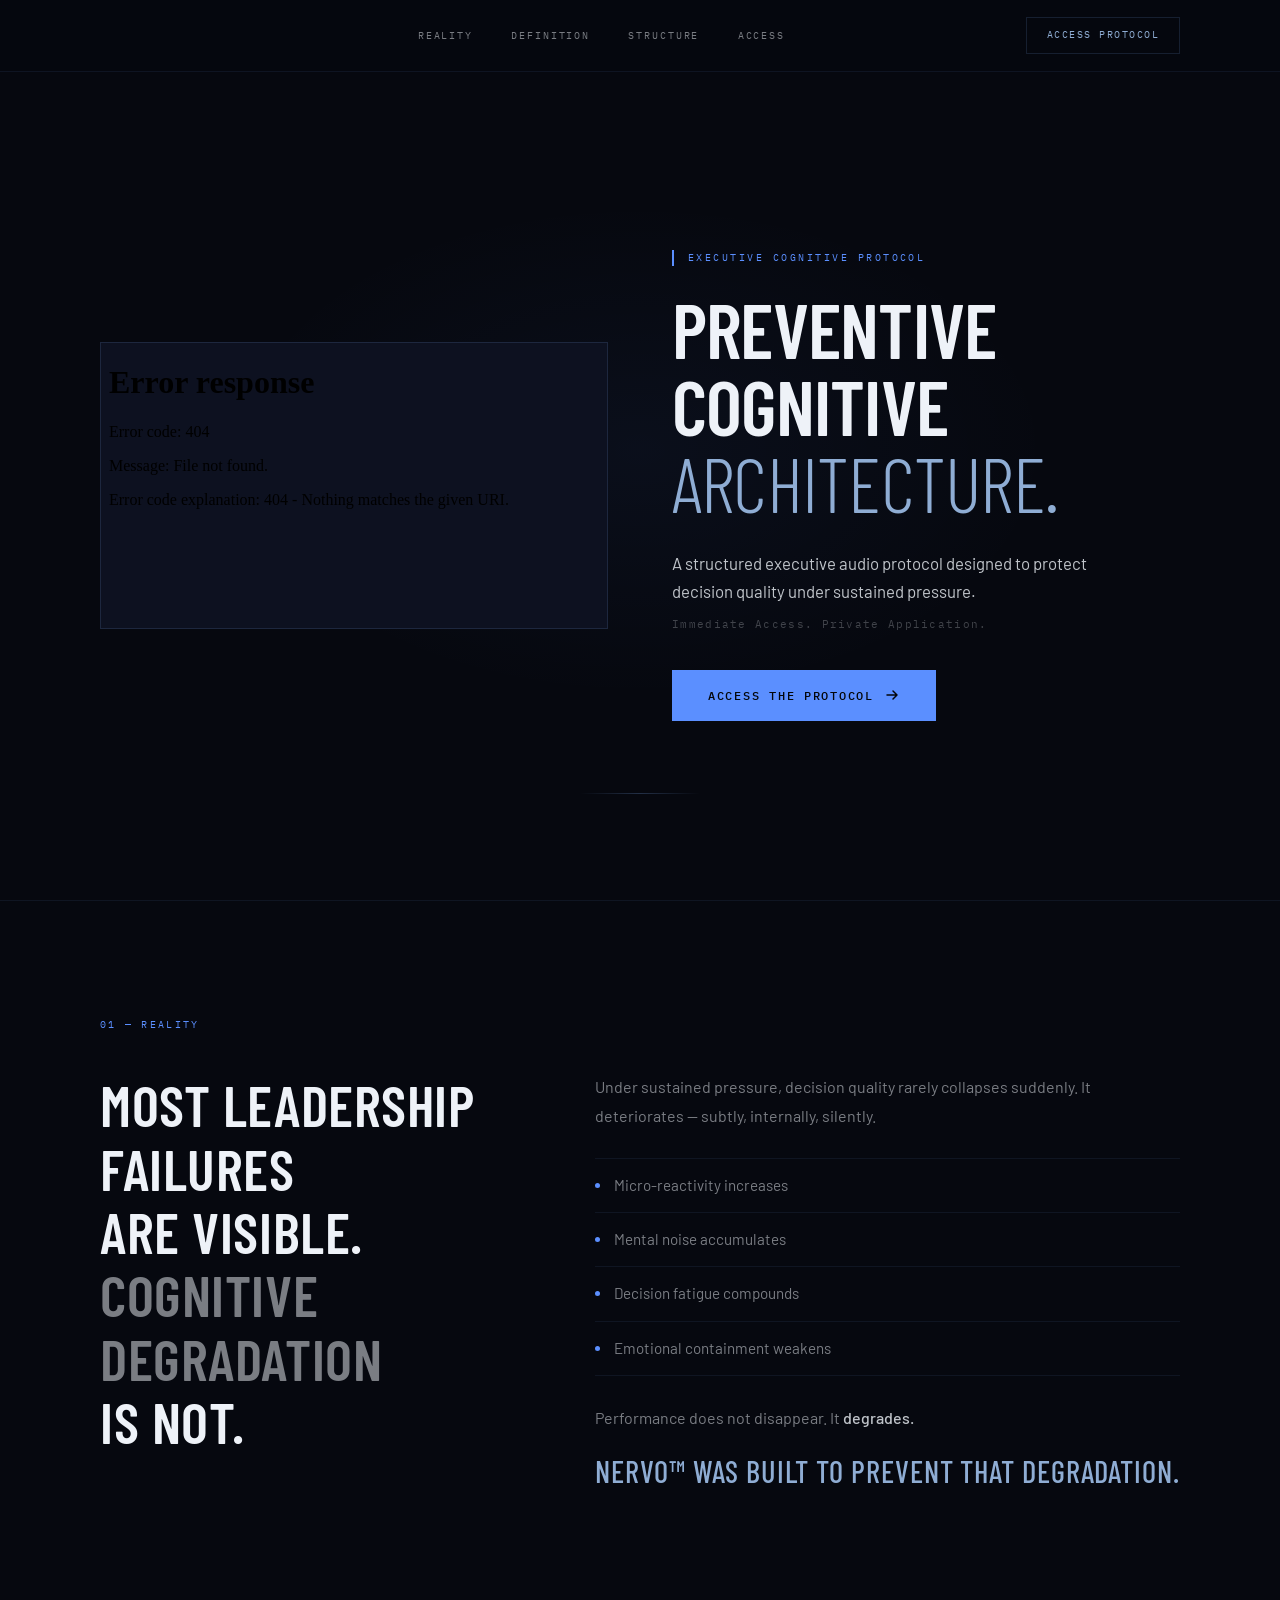
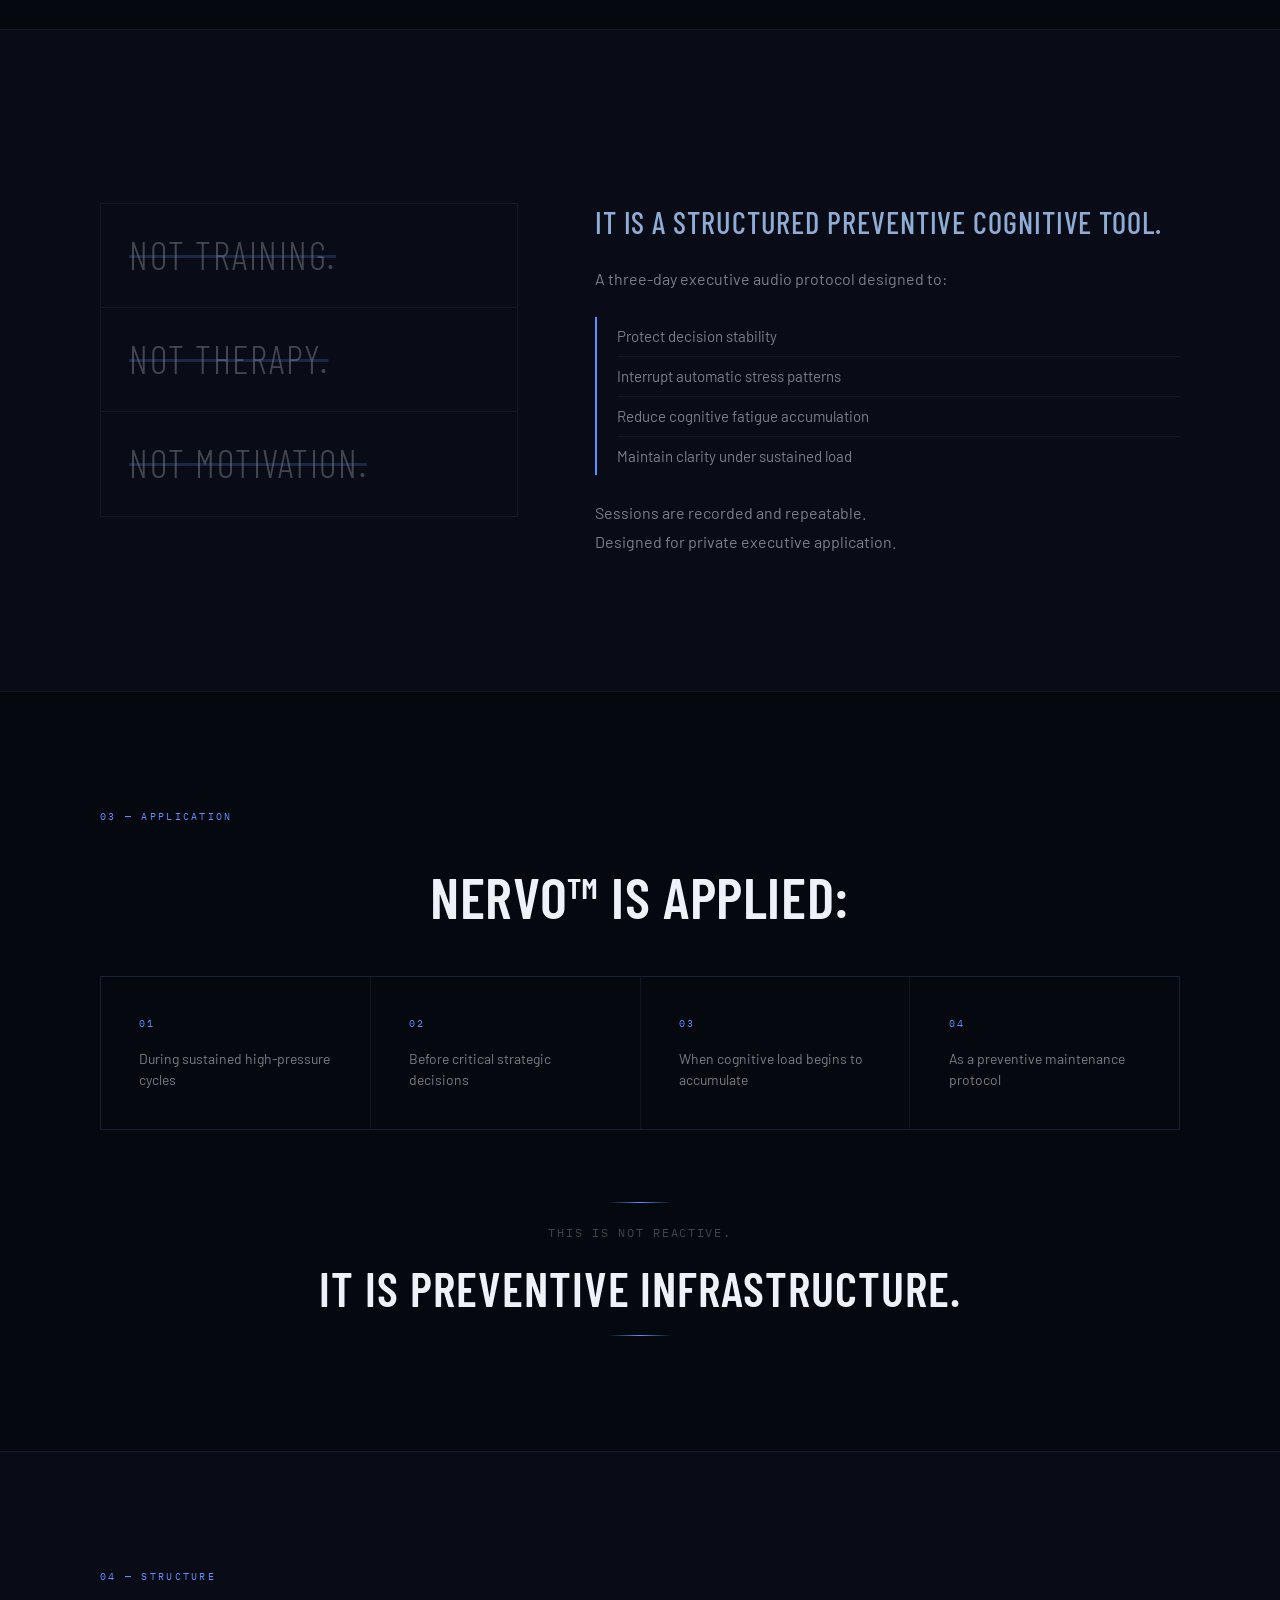
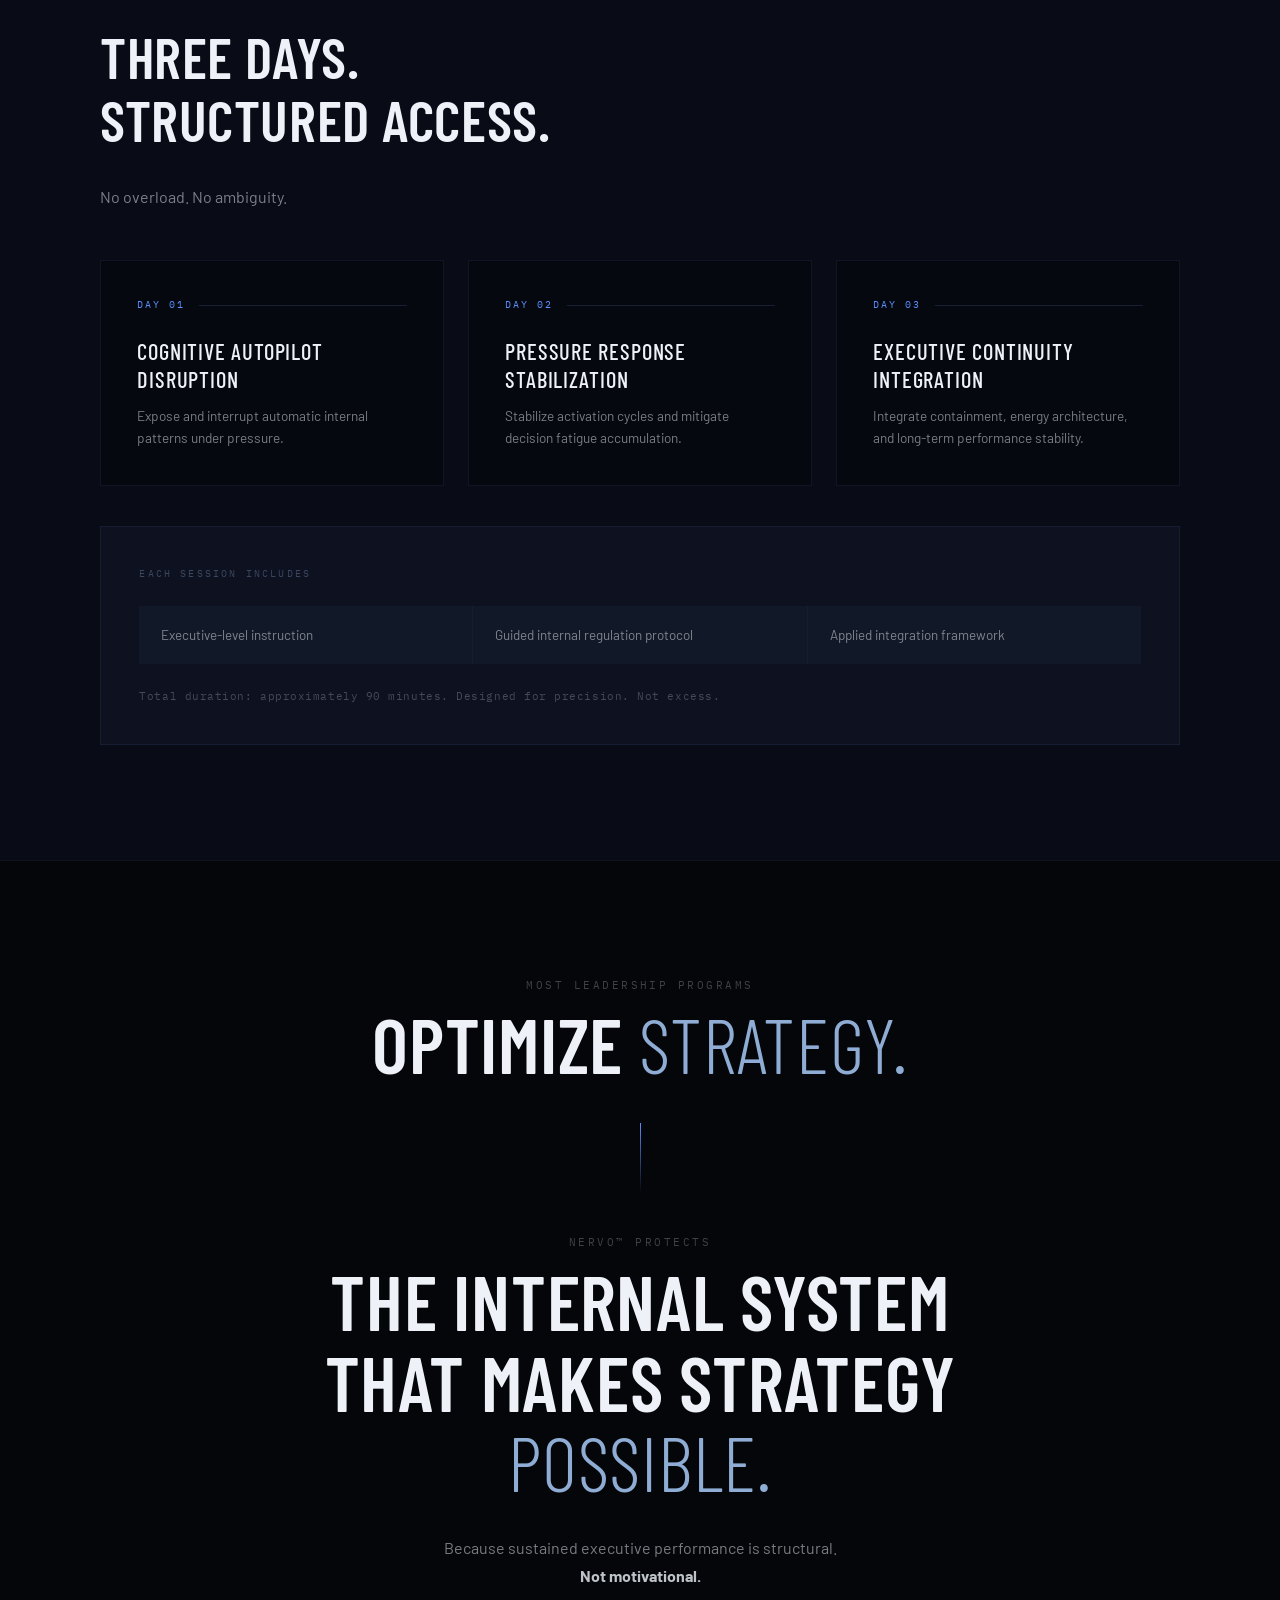
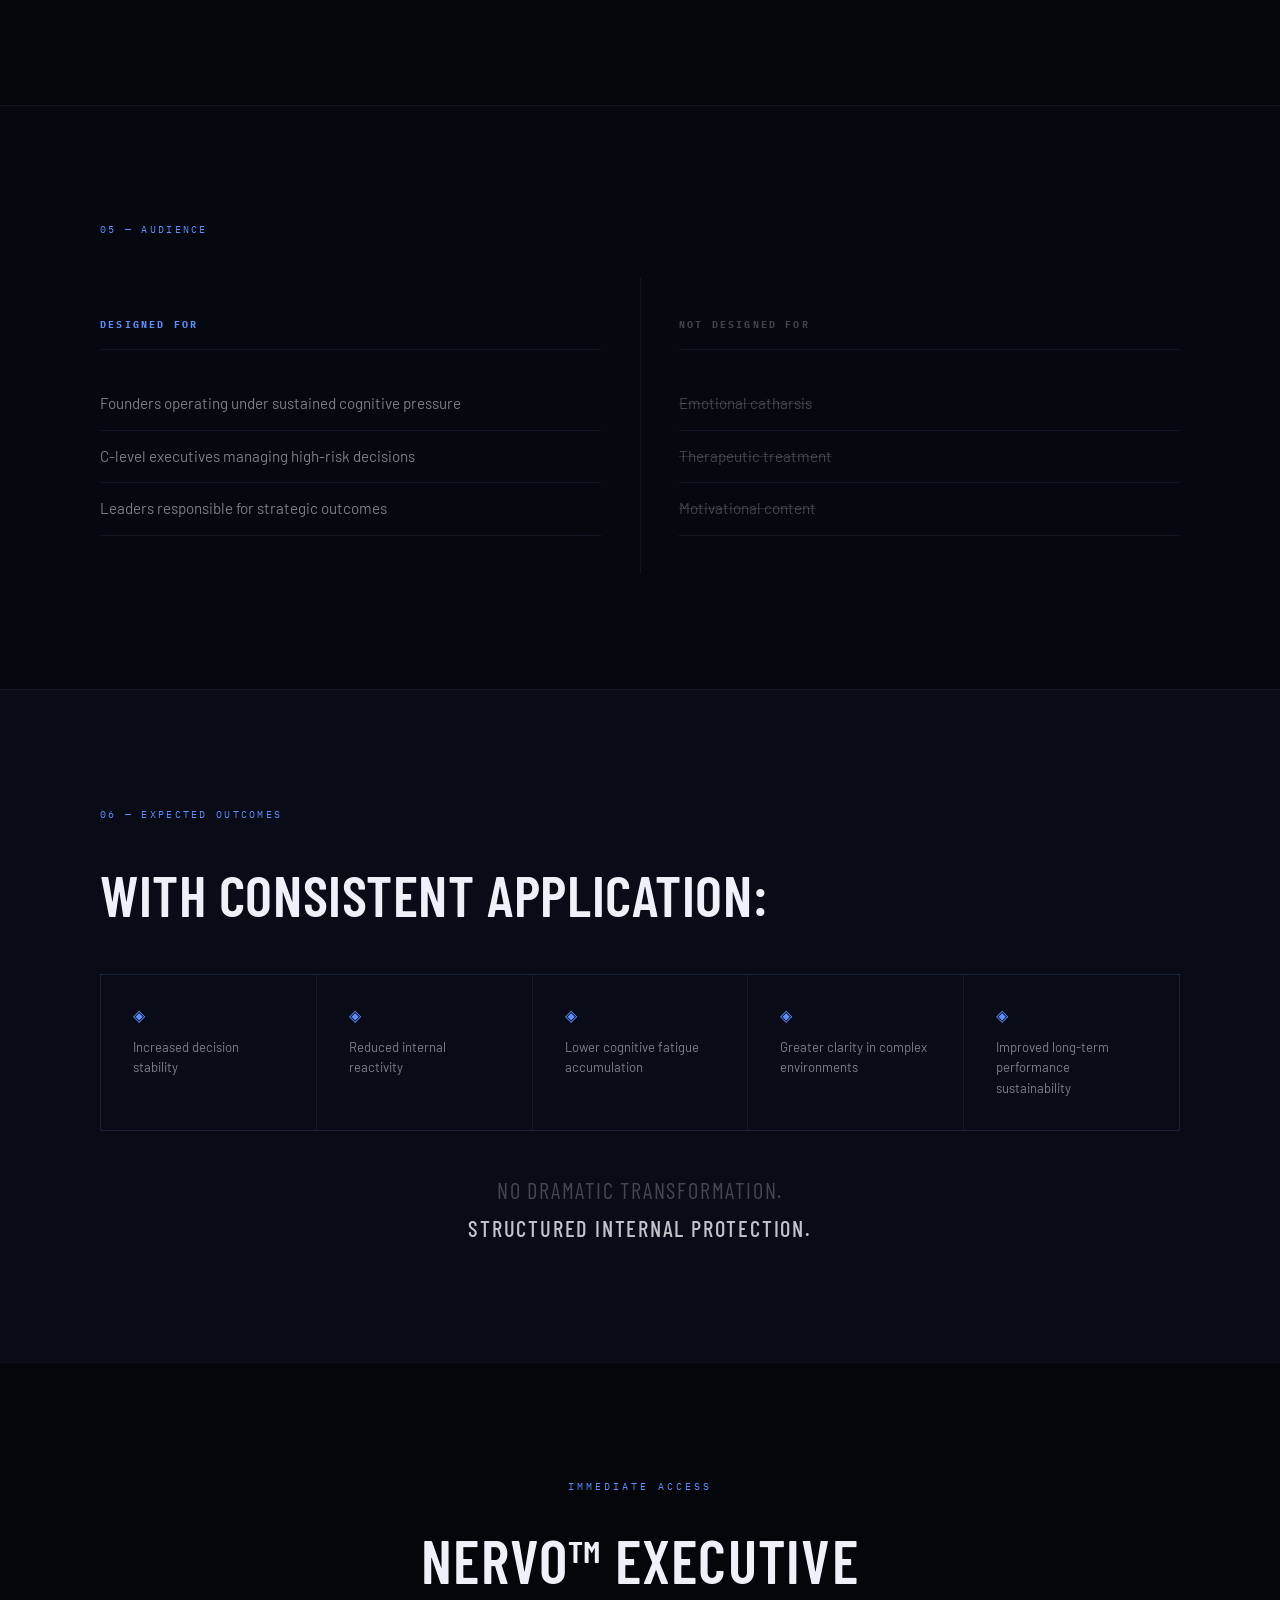
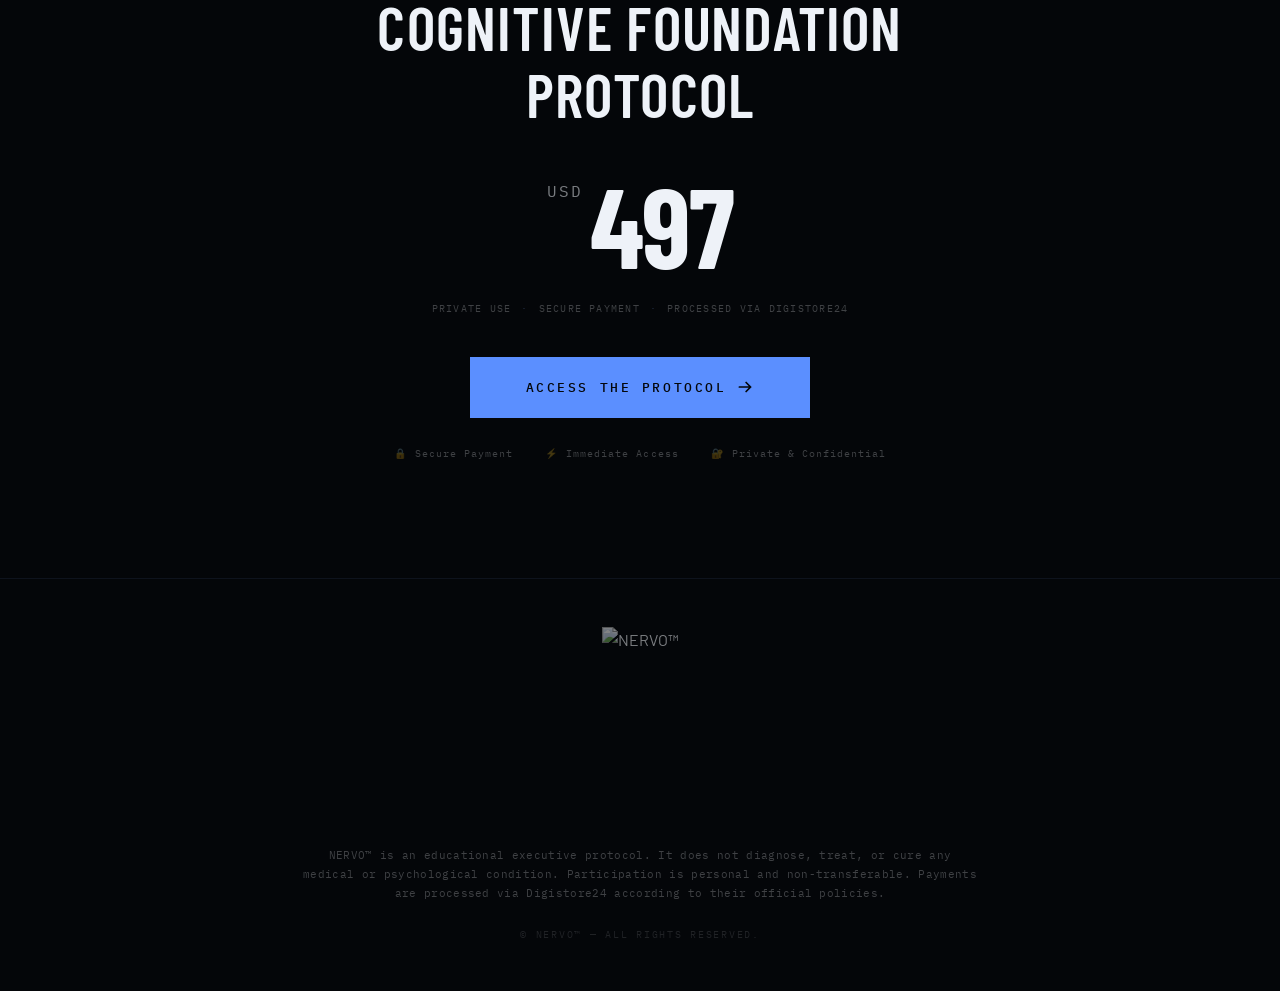
==== index.html @ 10af013b "Add files via upload" ====
<!DOCTYPE html>
<html lang="en">
<head>
  <meta charset="UTF-8" />
  <meta name="viewport" content="width=device-width, initial-scale=1.0" />
  <title>NERVO™ — Preventive Cognitive Architecture</title>
  <link rel="stylesheet" href="styles.css" />
  <link rel="preconnect" href="https://fonts.googleapis.com" />
  <link rel="preconnect" href="https://fonts.gstatic.com" crossorigin />
  <link href="https://fonts.googleapis.com/css2?family=Barlow:ital,wght@0,300;0,400;0,500;0,600;1,300;1,400&family=Barlow+Condensed:wght@300;400;500;600;700&family=IBM+Plex+Mono:wght@300;400;500&display=swap" rel="stylesheet" />
</head>
<body>

  <!-- HEADER -->
  <header class="site-header" id="site-header">
    <div class="header-inner">
      <a href="#hero" class="header-logo">
        <img src="scr/NERVO_favicon_512.png" alt="NERVO™" />
      </a>
      <nav class="header-nav">
        <a href="#reality">Reality</a>
        <a href="#definition">Definition</a>
        <a href="#structure">Structure</a>
        <a href="#access">Access</a>
      </nav>
      <a href="https://www.digistore24.com/product/YOUR_PRODUCT_ID" class="btn-outline-sm" target="_blank" rel="noopener noreferrer">
        Access Protocol
      </a>
    </div>
  </header>

  <!-- HERO -->
  <section class="hero" id="hero">
    <div class="hero-grid">

      <!-- LEFT: VIDEO -->
      <div class="hero-video-col fade-up">
        <div class="video-wrapper">
          <!-- Replace src with your actual video embed URL from YouTube/Vimeo -->
          <!-- Example YouTube: https://www.youtube.com/embed/YOUR_VIDEO_ID?autoplay=0&rel=0 -->
          <!-- Example Vimeo:   https://player.vimeo.com/video/YOUR_VIDEO_ID -->
      

          <iframe
          src="scr/video.mp3.mp4"
          title="NERVO™ Protocol"
          frameborder="10"
          allow="accelerometer; autoplay; clipboard-write; encrypted-media; gyroscope; picture-in-picture"
          allowfullscreen>
      </iframe>
          <!-- UNCOMMENT BELOW AND REPLACE WITH YOUR VIDEO URL:
          <iframe
            src="https://www.youtube.com/embed/YOUR_VIDEO_ID?rel=0"
            title="NERVO™ Protocol"
            frameborder="0"
            allow="accelerometer; autoplay; clipboard-write; encrypted-media; gyroscope; picture-in-picture"
            allowfullscreen>
          </iframe>
          -->
        </div>
      </div>

      <!-- RIGHT: COPY -->
      <div class="hero-copy-col">
        <div class="hero-eyebrow fade-up">EXECUTIVE COGNITIVE PROTOCOL</div>
        <h1 class="hero-title fade-up delay-1">
          Preventive<br />Cognitive<br /><span class="title-accent">Architecture.</span>
        </h1>
        <p class="hero-sub fade-up delay-2">
          A structured executive audio protocol designed to protect decision quality under sustained pressure.
        </p>
        <p class="hero-detail fade-up delay-3">Immediate Access. Private Application.</p>
        <a href="https://www.digistore24.com/product/YOUR_PRODUCT_ID" class="btn-primary fade-up delay-4" target="_blank" rel="noopener noreferrer">
          Access the Protocol
          <svg width="16" height="16" viewBox="0 0 16 16" fill="none"><path d="M3 8h10M9 4l4 4-4 4" stroke="currentColor" stroke-width="1.5" stroke-linecap="round" stroke-linejoin="round"/></svg>
        </a>
      </div>

    </div>
    <div class="hero-bottom-rule"></div>
  </section>

  <!-- SECTION 01 — REALITY -->
  <section class="section" id="reality">
    <div class="container">
      <div class="section-eyebrow fade-up">01 — Reality</div>
      <div class="two-col-layout">
        <div class="col-left">
          <h2 class="section-title fade-up">
            Most leadership failures<br />are visible.<br /><span class="title-dim">Cognitive degradation</span><br />is not.
          </h2>
        </div>
        <div class="col-right">
          <p class="body-text fade-up delay-1">
            Under sustained pressure, decision quality rarely collapses suddenly. It deteriorates — subtly, internally, silently.
          </p>
          <ul class="signal-list fade-up delay-2">
            <li><span class="dot"></span>Micro-reactivity increases</li>
            <li><span class="dot"></span>Mental noise accumulates</li>
            <li><span class="dot"></span>Decision fatigue compounds</li>
            <li><span class="dot"></span>Emotional containment weakens</li>
          </ul>
          <p class="body-text fade-up delay-3">Performance does not disappear. It <strong>degrades.</strong></p>
          <p class="statement-text fade-up delay-4">NERVO™ was built to prevent that degradation.</p>
        </div>
      </div>
    </div>
  </section>

  <!-- SECTION 02 — DEFINITION -->
  <section class="section section-alt" id="definition">
    <div class="container">
      <div class="section-eyebrow fade-up">02 — Definition</div>
      <div class="two-col-layout">
        <div class="col-left">
          <div class="not-block fade-up">
            <div class="not-row">Not training.</div>
            <div class="not-row">Not therapy.</div>
            <div class="not-row">Not motivation.</div>
          </div>
        </div>
        <div class="col-right">
          <p class="statement-text fade-up">It is a structured preventive cognitive tool.</p>
          <p class="body-text fade-up delay-1">A three-day executive audio protocol designed to:</p>
          <ul class="feature-list fade-up delay-2">
            <li>Protect decision stability</li>
            <li>Interrupt automatic stress patterns</li>
            <li>Reduce cognitive fatigue accumulation</li>
            <li>Maintain clarity under sustained load</li>
          </ul>
          <p class="body-text fade-up delay-3">Sessions are recorded and repeatable.<br />Designed for private executive application.</p>
        </div>
      </div>
    </div>
  </section>

  <!-- SECTION 03 — APPLICATION -->
  <section class="section" id="application">
    <div class="container">
      <div class="section-eyebrow fade-up">03 — Application</div>
      <h2 class="section-title centered fade-up">NERVO™ is applied:</h2>
      <div class="use-grid fade-up delay-1">
        <div class="use-card">
          <span class="use-num">01</span>
          <p>During sustained high-pressure cycles</p>
        </div>
        <div class="use-card">
          <span class="use-num">02</span>
          <p>Before critical strategic decisions</p>
        </div>
        <div class="use-card">
          <span class="use-num">03</span>
          <p>When cognitive load begins to accumulate</p>
        </div>
        <div class="use-card">
          <span class="use-num">04</span>
          <p>As a preventive maintenance protocol</p>
        </div>
      </div>
      <div class="divider-statement fade-up delay-2">
        <div class="rule"></div>
        <p>This is not reactive.</p>
        <p class="big-statement">It is preventive infrastructure.</p>
        <div class="rule"></div>
      </div>
    </div>
  </section>

  <!-- SECTION 04 — STRUCTURE -->
  <section class="section section-alt" id="structure">
    <div class="container">
      <div class="section-eyebrow fade-up">04 — Structure</div>
      <h2 class="section-title fade-up">Three days.<br />Structured access.</h2>
      <p class="body-text fade-up delay-1">No overload. No ambiguity.</p>

      <div class="days-grid">
        <div class="day-card fade-up delay-1">
          <div class="day-top">
            <span class="day-tag">Day 01</span>
            <div class="day-rule"></div>
          </div>
          <h3>Cognitive Autopilot<br />Disruption</h3>
          <p>Expose and interrupt automatic internal patterns under pressure.</p>
        </div>
        <div class="day-card fade-up delay-2">
          <div class="day-top">
            <span class="day-tag">Day 02</span>
            <div class="day-rule"></div>
          </div>
          <h3>Pressure Response<br />Stabilization</h3>
          <p>Stabilize activation cycles and mitigate decision fatigue accumulation.</p>
        </div>
        <div class="day-card fade-up delay-3">
          <div class="day-top">
            <span class="day-tag">Day 03</span>
            <div class="day-rule"></div>
          </div>
          <h3>Executive Continuity<br />Integration</h3>
          <p>Integrate containment, energy architecture, and long-term performance stability.</p>
        </div>
      </div>

      <div class="session-box fade-up delay-4">
        <p class="session-label">Each session includes</p>
        <div class="session-items">
          <div class="session-item">Executive-level instruction</div>
          <div class="session-item">Guided internal regulation protocol</div>
          <div class="session-item">Applied integration framework</div>
        </div>
        <p class="mono-note">Total duration: approximately 90 minutes. Designed for precision. Not excess.</p>
      </div>
    </div>
  </section>

  <!-- SECTION 05 — POSITIONING -->
  <section class="section section-dark" id="positioning">
    <div class="container">
      <div class="positioning-block fade-up">
        <p class="pos-pre">Most leadership programs</p>
        <p class="pos-main">optimize <span class="accent-word">strategy.</span></p>
        <div class="pos-divider"></div>
        <p class="pos-pre">NERVO™ protects</p>
        <p class="pos-main">the internal system<br />that makes strategy <span class="accent-word">possible.</span></p>
        <p class="pos-footer">Because sustained executive performance is structural.<br /><strong>Not motivational.</strong></p>
      </div>
    </div>
  </section>

  <!-- SECTION 06 — AUDIENCE -->
  <section class="section" id="audience">
    <div class="container">
      <div class="section-eyebrow fade-up">05 — Audience</div>
      <div class="audience-split">
        <div class="audience-col fade-up">
          <h3 class="audience-head for-head">Designed for</h3>
          <ul class="audience-list">
            <li>Founders operating under sustained cognitive pressure</li>
            <li>C-level executives managing high-risk decisions</li>
            <li>Leaders responsible for strategic outcomes</li>
          </ul>
        </div>
        <div class="audience-sep"></div>
        <div class="audience-col fade-up delay-2">
          <h3 class="audience-head not-head">Not designed for</h3>
          <ul class="audience-list not-list">
            <li>Emotional catharsis</li>
            <li>Therapeutic treatment</li>
            <li>Motivational content</li>
          </ul>
        </div>
      </div>
    </div>
  </section>

  <!-- SECTION 07 — OUTCOMES -->
  <section class="section section-alt" id="outcomes">
    <div class="container">
      <div class="section-eyebrow fade-up">06 — Expected Outcomes</div>
      <h2 class="section-title fade-up">With consistent application:</h2>
      <div class="outcomes-grid fade-up delay-1">
        <div class="outcome-card">
          <span class="outcome-mark">◈</span>
          <p>Increased decision stability</p>
        </div>
        <div class="outcome-card">
          <span class="outcome-mark">◈</span>
          <p>Reduced internal reactivity</p>
        </div>
        <div class="outcome-card">
          <span class="outcome-mark">◈</span>
          <p>Lower cognitive fatigue accumulation</p>
        </div>
        <div class="outcome-card">
          <span class="outcome-mark">◈</span>
          <p>Greater clarity in complex environments</p>
        </div>
        <div class="outcome-card">
          <span class="outcome-mark">◈</span>
          <p>Improved long-term performance sustainability</p>
        </div>
      </div>
      <div class="outcomes-note fade-up delay-2">
        <p>No dramatic transformation.</p>
        <p><strong>Structured internal protection.</strong></p>
      </div>
    </div>
  </section>

  <!-- FINAL CTA — ACCESS + PRICE -->
  <section class="section section-cta" id="access">
    <div class="container">
      <div class="cta-block fade-up">
        <p class="cta-eyebrow">Immediate Access</p>
        <h2 class="cta-product-name">NERVO™ Executive<br />Cognitive Foundation Protocol</h2>
        <div class="cta-price">
          <span class="price-currency">USD</span>
          <span class="price-amount">497</span>
        </div>
        <div class="cta-badges">
          <span>Private Use</span>
          <span class="badge-sep">·</span>
          <span>Secure Payment</span>
          <span class="badge-sep">·</span>
          <span>Processed via Digistore24</span>
        </div>
        <a href="https://www.digistore24.com/product/YOUR_PRODUCT_ID" class="btn-primary btn-cta" target="_blank" rel="noopener noreferrer">
          Access the Protocol
          <svg width="18" height="18" viewBox="0 0 16 16" fill="none"><path d="M3 8h10M9 4l4 4-4 4" stroke="currentColor" stroke-width="1.5" stroke-linecap="round" stroke-linejoin="round"/></svg>
        </a>
        <div class="trust-row">
          <span>🔒 Secure Payment</span>
          <span>⚡ Immediate Access</span>
          <span>🔐 Private &amp; Confidential</span>
        </div>
      </div>
    </div>
  </section>

  <!-- FOOTER -->
  <footer class="site-footer">
    <div class="container footer-inner">
      <div class="footer-logo">
        <img src="scr/NERVO_favicon_512.png" alt="NERVO™" />
      </div>
      <p class="footer-legal">
        NERVO™ is an educational executive protocol. It does not diagnose, treat, or cure any medical or psychological condition.
        Participation is personal and non-transferable. Payments are processed via Digistore24 according to their official policies.
      </p>
      <p class="footer-copy">© NERVO™ — All rights reserved.</p>
    </div>
  </footer>

  <script src="script.js"></script>
</body>
</html>
---- styles.css ----
/* ==========================================
   NERVO™ v2 — Sales Page
   Dark tech-executive. Deep navy/black.
   Steel blue accents matching the logo.
   ========================================== */

:root {
  --bg:          #06080f;
  --bg-alt:      #090c16;
  --bg-dark:     #040609;
  --surface:     #0d1120;
  --surface-2:   #111827;
  --border:      rgba(100,140,200,0.1);
  --border-mid:  rgba(100,140,200,0.18);
  --border-hi:   rgba(100,140,200,0.3);

  --white:       #eef2f8;
  --white-80:    rgba(238,242,248,0.8);
  --white-50:    rgba(238,242,248,0.5);
  --white-25:    rgba(238,242,248,0.25);
  --white-10:    rgba(238,242,248,0.08);

  --blue:        #5b8fff;
  --blue-dim:    rgba(91,143,255,0.15);
  --blue-glow:   rgba(91,143,255,0.06);
  --steel:       #8fadd4;
  --steel-dim:   rgba(143,173,212,0.35);

  --font-sans:   'Barlow', sans-serif;
  --font-cond:   'Barlow Condensed', sans-serif;
  --font-mono:   'IBM Plex Mono', monospace;

  --max:         1200px;
  --pad-x:       clamp(20px, 5vw, 60px);
  --pad-y:       clamp(70px, 9vw, 130px);
  --header-h:    72px;
}

/* ---- RESET ---- */
*, *::before, *::after { box-sizing: border-box; margin: 0; padding: 0; }
html { scroll-behavior: smooth; }
body {
  background: var(--bg);
  color: var(--white);
  font-family: var(--font-sans);
  font-size: 16px;
  line-height: 1.65;
  -webkit-font-smoothing: antialiased;
  overflow-x: hidden;
}
img { max-width: 100%; display: block; }
a { text-decoration: none; }

/* ---- CONTAINER ---- */
.container {
  max-width: var(--max);
  margin: 0 auto;
  padding: 0 var(--pad-x);
}

/* ---- HEADER ---- */
.site-header {
  position: fixed;
  top: 0; left: 0; right: 0;
  z-index: 999;
  height: var(--header-h);
  background: rgba(6,8,15,0.9);
  backdrop-filter: blur(20px);
  -webkit-backdrop-filter: blur(20px);
  border-bottom: 1px solid var(--border);
  transition: background 0.4s;
}

.site-header.scrolled {
  background: rgba(4,6,9,0.97);
  border-bottom-color: var(--border-mid);
}

.header-inner {
  max-width: var(--max);
  margin: 0 auto;
  padding: 0 var(--pad-x);
  height: 100%;
  display: flex;
  align-items: center;
  justify-content: space-between;
  gap: 24px;
}

.header-logo { display: flex; align-items: center; }
.header-logo img {
  height: 190px;
  width: auto;
  object-fit: contain;
}

.header-nav {
  display: flex;
  align-items: center;
  gap: clamp(20px, 3vw, 40px);
}

.header-nav a {
  font-family: var(--font-mono);
  font-size: 0.65rem;
  letter-spacing: 0.18em;
  text-transform: uppercase;
  color: var(--white-50);
  transition: color 0.25s;
}
.header-nav a:hover { color: var(--blue); }

.btn-outline-sm {
  font-family: var(--font-mono);
  font-size: 0.62rem;
  letter-spacing: 0.15em;
  text-transform: uppercase;
  color: var(--steel);
  border: 1px solid var(--border-mid);
  padding: 9px 20px;
  white-space: nowrap;
  transition: border-color 0.25s, color 0.25s, 0.25s;
}
.btn-outline-sm:hover {
  border-color: var(--blue);
  color: var(--blue);
  background: var(--blue-dim);
}

/* ---- BUTTONS ---- */
.btn-primary {
  display: inline-flex;
  align-items: center;
  gap: 10px;
  padding: 16px 36px;
  background: var(--blue);
  color: var(--bg-dark);
  font-family: var(--font-mono);
  font-size: 0.72rem;
  font-weight: 500;
  letter-spacing: 0.15em;
  text-transform: uppercase;
  border: none;
  cursor: pointer;
  position: relative;
  overflow: hidden;
  transition: 0.3s, transform 0.2s, box-shadow 0.3s;
}

.btn-primary::after {
  content: '';
  position: absolute;
  inset: 0;
  background: rgba(255,255,255,0.12);
  transform: translateX(-105%);
  transition: transform 0.4s cubic-bezier(.4,0,.2,1);
}
.btn-primary:hover::after { transform: translateX(0); }
.btn-primary:hover {
  transform: translateY(-2px);
  box-shadow: 0 8px 32px rgba(91,143,255,0.3);
}

.btn-primary.btn-cta {
  padding: 20px 56px;
  font-size: 0.8rem;
  letter-spacing: 0.2em;
}

/* ---- HERO ---- */
.hero {
  min-height: 100vh;
  padding-top: var(--header-h);
  display: flex;
  flex-direction: column;
  justify-content: center;
  position: relative;
  overflow: hidden;
}

/* Ambient glow */
.hero::before {
  content: '';
  position: absolute;
  top: 20%; left: 50%;
  transform: translateX(-50%);
  width: 70vw;
  height: 60vh;
  background: radial-gradient(ellipse at center, rgba(91,143,255,0.05) 0%, transparent 65%);
  pointer-events: none;
}

.hero-grid {
  display: grid;
  grid-template-columns: 1fr 1fr;
  gap: clamp(40px, 5vw, 80px);
  align-items: center;
  max-width: var(--max);
  margin: 0 auto;
  padding: clamp(60px, 8vh, 100px) var(--pad-x) clamp(60px, 8vh, 80px);
  width: 100%;
}

/* VIDEO */
.hero-video-col{
    display: flex;
  align-items: center;
  justify-content: center;
  width: 100%;
}

.video-wrapper {
  position: relative;
  width: 100%;
  padding-bottom: 56.25%; /* 16:9 */
  background: var(--surface);
  border: 1px solid var(--border-mid);
  overflow: hidden;
}

.video-wrapper iframe,
.video-wrapper video {
  position: absolute;
  inset: 0;
  width: 100%;
  height: 100%;
  border: 0;
}

.video-placeholder {
  position: absolute;
  inset: 0;
  display: flex;
  flex-direction: column;
  align-items: center;
  justify-content: center;
  gap: 16px;
  background: var(--surface);
  border: 1px solid var(--border);
}

.video-icon svg { width: 64px; height: 64px; }

.video-label {
  font-family: var(--font-mono);
  font-size: 0.72rem;
  letter-spacing: 0.18em;
  text-transform: uppercase;
  color: var(--steel);
}

.video-note {
  font-size: 0.72rem;
  color: var(--white-25);
  text-align: center;
  padding: 0 20px;
}

/* HERO COPY */
.hero-copy-col {
  display: flex;
  flex-direction: column;
  align-items: flex-start;
  gap: 0;
}

.hero-eyebrow {
  font-family: var(--font-mono);
  font-size: 0.62rem;
  letter-spacing: 0.25em;
  text-transform: uppercase;
  color: var(--blue);
  margin-bottom: 24px;
  border-left: 2px solid var(--blue);
  padding-left: 14px;
}

.hero-title {
  font-family: var(--font-cond);
  font-size: clamp(2.8rem, 6vw, 5.2rem);
  font-weight: 600;
  line-height: 1.0;
  letter-spacing: -0.01em;
  color: var(--white);
  margin-bottom: 28px;
  text-transform: uppercase;
}

.title-accent {
  color: var(--steel);
  font-weight: 300;
}

.hero-sub {
  font-size: clamp(0.9rem, 1.5vw, 1.05rem);
  color: var(--white-80);
  line-height: 1.7;
  margin-bottom: 10px;
  max-width: 48ch;
}

.hero-detail {
  font-family: var(--font-mono);
  font-size: 0.68rem;
  letter-spacing: 0.12em;
  color: var(--white-25);
  margin-bottom: 36px;
}

.hero-bottom-rule {
  max-width: var(--max);
  margin: 0 auto;
  padding: 0 var(--pad-x);
  height: 1px;
  background: linear-gradient(90deg, transparent, var(--border-hi), transparent);
}

/* ---- SECTION BASE ---- */
.section {
  padding: var(--pad-y) 0;
  border-top: 1px solid var(--border);
}

.section-alt { background: var(--bg-alt); }
.section-dark { background: var(--bg-dark); }

/* ---- EYEBROW ---- */
.section-eyebrow {
  font-family: var(--font-mono);
  font-size: 0.65rem;
  letter-spacing: 0.22em;
  text-transform: uppercase;
  color: var(--blue);
  margin-bottom: 2.5rem;
}

/* ---- TITLE ---- */
.section-title {
  font-family: var(--font-cond);
  font-size: clamp(2rem, 4.5vw, 3.6rem);
  font-weight: 600;
  line-height: 1.1;
  text-transform: uppercase;
  letter-spacing: 0.01em;
  color: var(--white);
  margin-bottom: 2rem;
}

.section-title.centered { text-align: center; }
.title-dim { color: var(--white-50); }

/* ---- TWO COL ---- */
.two-col-layout {
  display: grid;
  grid-template-columns: 5fr 7fr;
  gap: clamp(40px, 6vw, 100px);
  align-items: start;
}

.col-left { position: sticky; top: calc(var(--header-h) + 24px); }

/* ---- TEXT ---- */
.body-text {
  font-size: clamp(0.88rem, 1.4vw, 1rem);
  color: var(--white-50);
  line-height: 1.78;
  margin-bottom: 1.25rem;
}

.body-text strong { color: var(--white-80); font-weight: 500; }

.statement-text {
  font-family: var(--font-cond);
  font-size: clamp(1.3rem, 2.5vw, 1.9rem);
  font-weight: 500;
  color: var(--steel);
  text-transform: uppercase;
  letter-spacing: 0.03em;
  line-height: 1.25;
  margin-bottom: 1.5rem;
}

/* ---- SIGNAL LIST ---- */
.signal-list {
  list-style: none;
  margin: 1.75rem 0;
  border-top: 1px solid var(--border);
}

.signal-list li {
  display: flex;
  align-items: center;
  gap: 14px;
  font-size: clamp(0.84rem, 1.3vw, 0.95rem);
  color: var(--white-50);
  padding: 14px 0;
  border-bottom: 1px solid var(--border);
  transition: color 0.25s, padding-left 0.25s;
}

.signal-list li:hover { color: var(--white-80); padding-left: 6px; }

.dot {
  width: 5px; height: 5px;
  border-radius: 50%;
  background: var(--blue);
  flex-shrink: 0;
}

/* ---- NOT BLOCK ---- */
.not-block {
  border: 1px solid var(--border);
  overflow: hidden;
}

.not-row {
  font-family: var(--font-cond);
  font-size: clamp(1.5rem, 3vw, 2.4rem);
  font-weight: 300;
  text-transform: uppercase;
  letter-spacing: 0.04em;
  color: var(--white-25);
  padding: 20px 28px;
  border-bottom: 1px solid var(--border);
  text-decoration: line-through;
  text-decoration-color: rgba(91,143,255,0.2);
  transition: color 0.3s;
}
.not-row:last-child { border-bottom: none; }

/* ---- FEATURE LIST ---- */
.feature-list {
  list-style: none;
  border-left: 2px solid var(--blue);
  padding-left: 20px;
  margin: 1.5rem 0;
}

.feature-list li {
  font-size: clamp(0.84rem, 1.3vw, 0.94rem);
  color: var(--white-50);
  padding: 7px 0;
  border-bottom: 1px solid var(--border);
}
.feature-list li:last-child { border-bottom: none; }

/* ---- USE GRID ---- */
.use-grid {
  display: grid;
  grid-template-columns: repeat(4, 1fr);
  gap: 1px;
  background: var(--border);
  border: 1px solid var(--border);
  margin-top: 3rem;
}

.use-card {
  background: var(--bg);
  padding: clamp(24px, 3vw, 40px);
  display: flex;
  flex-direction: column;
  gap: 16px;
  position: relative;
  overflow: hidden;
  transition: background 0.3s;
}

.use-card::after {
  content: '';
  position: absolute;
  bottom: 0; left: 0; right: 0;
  height: 2px;
  background: var(--blue);
  transform: scaleX(0);
  transform-origin: left;
  transition: transform 0.35s;
}

.use-card:hover { background: var(--surface); }
.use-card:hover::after { transform: scaleX(1); }

.use-num {
  font-family: var(--font-mono);
  font-size: 0.62rem;
  letter-spacing: 0.2em;
  color: var(--blue);
}

.use-card p {
  font-size: 0.87rem;
  color: var(--white-50);
  line-height: 1.55;
}

/* ---- DIVIDER STATEMENT ---- */
.divider-statement {
  display: flex;
  flex-direction: column;
  align-items: center;
  text-align: center;
  gap: 1.25rem;
  margin-top: 4.5rem;
}

.rule {
  width: 64px;
  height: 1px;
  background: linear-gradient(90deg, transparent, var(--blue), transparent);
}

.divider-statement p {
  font-family: var(--font-mono);
  font-size: 0.72rem;
  letter-spacing: 0.15em;
  text-transform: uppercase;
  color: var(--white-25);
}

.big-statement {
  font-family: var(--font-cond) !important;
  font-size: clamp(1.8rem, 4vw, 3rem) !important;
  font-weight: 600 !important;
  letter-spacing: 0.02em !important;
  text-transform: uppercase !important;
  color: var(--white) !important;
  line-height: 1.1 !important;
}

/* ---- DAYS GRID ---- */
.days-grid {
  display: grid;
  grid-template-columns: repeat(3, 1fr);
  gap: clamp(12px, 2vw, 24px);
  margin-top: 3rem;
}

.day-card {
  border: 1px solid var(--border);
  padding: clamp(24px, 3vw, 36px);
  background: var(--bg);
  transition: border-color 0.3s, transform 0.3s;
  position: relative;
}

.day-card::before {
  content: '';
  position: absolute;
  top: 0; left: 0; right: 0;
  height: 2px;
  background: linear-gradient(90deg, var(--blue), transparent);
  transform: scaleX(0);
  transform-origin: left;
  transition: transform 0.4s;
}

.day-card:hover { border-color: var(--border-hi); transform: translateY(-4px); }
.day-card:hover::before { transform: scaleX(1); }

.day-top {
  display: flex;
  align-items: center;
  gap: 14px;
  margin-bottom: 1.5rem;
}

.day-tag {
  font-family: var(--font-mono);
  font-size: 0.62rem;
  letter-spacing: 0.2em;
  text-transform: uppercase;
  color: var(--blue);
  white-space: nowrap;
}

.day-rule { flex: 1; height: 1px; background: var(--border-mid); }

.day-card h3 {
  font-family: var(--font-cond);
  font-size: clamp(1.1rem, 1.8vw, 1.4rem);
  font-weight: 500;
  text-transform: uppercase;
  letter-spacing: 0.04em;
  color: var(--white);
  margin-bottom: 12px;
  line-height: 1.25;
}

.day-card p {
  font-size: 0.85rem;
  color: var(--white-50);
  line-height: 1.62;
}

/* SESSION BOX */
.session-box {
  margin-top: 2.5rem;
  border: 1px solid var(--border);
  background: var(--surface);
  padding: clamp(24px, 3vw, 40px);
}

.session-label {
  font-family: var(--font-mono);
  font-size: 0.62rem;
  letter-spacing: 0.22em;
  text-transform: uppercase;
  color: var(--steel-dim);
  margin-bottom: 1.5rem;
}

.session-items {
  display: grid;
  grid-template-columns: repeat(3, 1fr);
  gap: 1px;
  background: var(--border);
}

.session-item {
  background: var(--surface-2);
  padding: 18px 22px;
  font-size: 0.84rem;
  color: var(--white-50);
}

.mono-note {
  font-family: var(--font-mono);
  font-size: 0.68rem;
  color: var(--white-25);
  margin-top: 1.5rem;
  letter-spacing: 0.05em;
  line-height: 1.6;
}

/* ---- POSITIONING ---- */
.positioning-block {
  max-width: 820px;
  margin: 0 auto;
  text-align: center;
}

.pos-pre {
  font-family: var(--font-mono);
  font-size: 0.7rem;
  letter-spacing: 0.22em;
  text-transform: uppercase;
  color: var(--white-25);
  margin-bottom: 8px;
}

.pos-main {
  font-family: var(--font-cond);
  font-size: clamp(2.5rem, 6vw, 5rem);
  font-weight: 600;
  text-transform: uppercase;
  letter-spacing: 0.01em;
  line-height: 1.05;
  color: var(--white);
  margin-bottom: 8px;
}

.accent-word { color: var(--steel); font-weight: 300; }

.pos-divider {
  width: 1px;
  height: 70px;
  background: linear-gradient(to bottom, var(--blue), transparent);
  margin: 2.5rem auto;
}

.pos-footer {
  font-size: clamp(0.88rem, 1.4vw, 1rem);
  color: var(--white-50);
  line-height: 1.75;
  margin-top: 2rem;
}

.pos-footer strong { color: var(--white-80); }

/* ---- AUDIENCE ---- */
.audience-split {
  display: grid;
  grid-template-columns: 1fr 1px 1fr;
  gap: 0;
  margin-top: 1rem;
}

.audience-sep { background: var(--border); }

.audience-col {
  padding: clamp(16px, 3vw, 48px);
}
.audience-col:first-child { padding-left: 0; }
.audience-col:last-child { padding-right: 0; }

.audience-head {
  font-family: var(--font-mono);
  font-size: 0.62rem;
  letter-spacing: 0.22em;
  text-transform: uppercase;
  margin-bottom: 1.75rem;
  padding-bottom: 1rem;
  border-bottom: 1px solid var(--border);
}

.for-head { color: var(--blue); }
.not-head { color: var(--white-25); }

.audience-list {
  list-style: none;
}

.audience-list li {
  font-size: clamp(0.84rem, 1.3vw, 0.95rem);
  padding: 14px 0;
  border-bottom: 1px solid var(--border);
  color: var(--white-50);
  line-height: 1.55;
}

.audience-list.not-list li {
  text-decoration: line-through;
  text-decoration-color: rgba(255,255,255,0.12);
  color: var(--white-25);
}

/* ---- OUTCOMES ---- */
.outcomes-grid {
  display: grid;
  grid-template-columns: repeat(5, 1fr);
  gap: 1px;
  background: var(--border);
  border: 1px solid var(--border);
  margin-top: 3rem;
}

.outcome-card {
  background: var(--bg-alt);
  padding: clamp(20px, 2.5vw, 32px);
  display: flex;
  flex-direction: column;
  gap: 14px;
  transition: 0.3s;
}
.outcome-card:hover { background: var(--surface); }

.outcome-mark {
  font-size: 1rem;
  color: var(--blue);
  line-height: 1;
}

.outcome-card p {
  font-size: 0.82rem;
  color: var(--white-50);
  line-height: 1.55;
}

.outcomes-note {
  margin-top: 2.5rem;
  text-align: center;
}

.outcomes-note p {
  font-family: var(--font-cond);
  font-size: clamp(1rem, 2vw, 1.4rem);
  text-transform: uppercase;
  letter-spacing: 0.08em;
  color: var(--white-25);
  line-height: 1.7;
}

.outcomes-note p strong {
  color: var(--white-80);
  font-weight: 500;
}

/* ---- CTA SECTION ---- */
.section-cta {
  background: var(--bg-dark);
  border-top: 1px solid var(--border);
}

.cta-block {
  display: flex;
  flex-direction: column;
  align-items: center;
  text-align: center;
  max-width: 640px;
  margin: 0 auto;
}

.cta-eyebrow {
  font-family: var(--font-mono);
  font-size: 0.62rem;
  letter-spacing: 0.3em;
  text-transform: uppercase;
  color: var(--blue);
  margin-bottom: 2rem;
}

.cta-product-name {
  font-family: var(--font-cond);
  font-size: clamp(2rem, 5vw, 3.8rem);
  font-weight: 600;
  text-transform: uppercase;
  letter-spacing: 0.02em;
  line-height: 1.1;
  color: var(--white);
  margin-bottom: 2.5rem;
}

.cta-price {
  display: flex;
  align-items: flex-start;
  gap: 8px;
  margin-bottom: 1.25rem;
}

.price-currency {
  font-family: var(--font-mono);
  font-size: 1rem;
  color: var(--white-50);
  margin-top: 10px;
  letter-spacing: 0.1em;
}

.price-amount {
  font-family: var(--font-cond);
  font-size: clamp(4rem, 10vw, 7rem);
  font-weight: 700;
  color: var(--white);
  line-height: 1;
  letter-spacing: -0.02em;
}

.cta-badges {
  font-family: var(--font-mono);
  font-size: 0.65rem;
  letter-spacing: 0.12em;
  text-transform: uppercase;
  color: var(--white-25);
  margin-bottom: 2.5rem;
  display: flex;
  align-items: center;
  gap: 10px;
  flex-wrap: wrap;
  justify-content: center;
}

.badge-sep { color: var(--border-hi); }

.trust-row {
  display: flex;
  align-items: center;
  justify-content: center;
  gap: clamp(16px, 3vw, 32px);
  margin-top: 1.75rem;
  flex-wrap: wrap;
}

.trust-row span {
  font-family: var(--font-mono);
  font-size: 0.63rem;
  letter-spacing: 0.1em;
  color: var(--white-25);
}

/* ---- FOOTER ---- */
.site-footer {
  border-top: 1px solid var(--border);
  padding: 48px 0;
  background: var(--bg-dark);
}

.footer-inner {
  display: flex;
  flex-direction: column;
  align-items: center;
  gap: 1.5rem;
  text-align: center;
}

.footer-logo img {
  height: 195px;
  width: auto;
  object-fit: contain;
  opacity: 0.5;
  filter: grayscale(0.3);
  transition: opacity 0.3s;
}
.footer-logo img:hover { opacity: 0.8; }

.footer-legal {
  font-family: var(--font-mono);
  font-size: 0.68rem;
  color: var(--white-25);
  line-height: 1.75;
  max-width: 680px;
  letter-spacing: 0.03em;
}

.footer-copy {
  font-family: var(--font-mono);
  font-size: 0.6rem;
  letter-spacing: 0.18em;
  color: rgba(238,242,248,0.12);
  text-transform: uppercase;
}

/* ---- SCROLL REVEAL ---- */
.fade-up {
  opacity: 0;
  transform: translateY(24px);
  transition: opacity 0.7s cubic-bezier(.4,0,.2,1), transform 0.7s cubic-bezier(.4,0,.2,1);
}

.fade-up.visible { opacity: 1; transform: translateY(0); }

.delay-1 { transition-delay: 0.1s; }
.delay-2 { transition-delay: 0.2s; }
.delay-3 { transition-delay: 0.3s; }
.delay-4 { transition-delay: 0.45s; }

/* ==========================================
   RESPONSIVE
   ========================================== */

/* Tablet */
@media (max-width: 1024px) {
  .outcomes-grid { grid-template-columns: repeat(3, 1fr); }
  .use-grid { grid-template-columns: repeat(2, 1fr); }
  .two-col-layout { grid-template-columns: 1fr; gap: 40px; }
  .col-left { position: relative; top: auto; }
}

/* Mobile */
@media (max-width: 768px) {
  :root { --pad-y: 56px; }

  .header-nav { display: none; }
  .btn-outline-sm { display: none; }

  .hero-grid {
    grid-template-columns: 1fr;
    padding-top: 40px;
    padding-bottom: 50px;
    gap: 36px;
  }

  .hero-title { font-size: clamp(2.5rem, 12vw, 4rem); }

  .two-col-layout {
    grid-template-columns: 1fr;
    gap: 36px;
  }

  .col-left { position: relative; top: auto; }

  .use-grid { grid-template-columns: 1fr; }

  .days-grid { grid-template-columns: 1fr; gap: 12px; }

  .session-items { grid-template-columns: 1fr; }

  .audience-split {
    grid-template-columns: 1fr;
    gap: 40px;
  }
  .audience-sep { display: none; }
  .audience-col { padding: 0; }

  .outcomes-grid { grid-template-columns: 1fr 1fr; }

  .pos-main { font-size: clamp(2rem, 10vw, 3.5rem); }

  .cta-product-name { font-size: clamp(1.8rem, 8vw, 2.8rem); }
  .price-amount { font-size: clamp(3.5rem, 14vw, 5rem); }

  .btn-primary.btn-cta {
    width: 100%;
    justify-content: center;
    padding: 18px 32px;
  }

  .trust-row { flex-direction: column; gap: 10px; }
}

@media (max-width: 480px) {
  .outcomes-grid { grid-template-columns: 1fr; }
  .cta-badges { flex-direction: column; gap: 6px; }
}
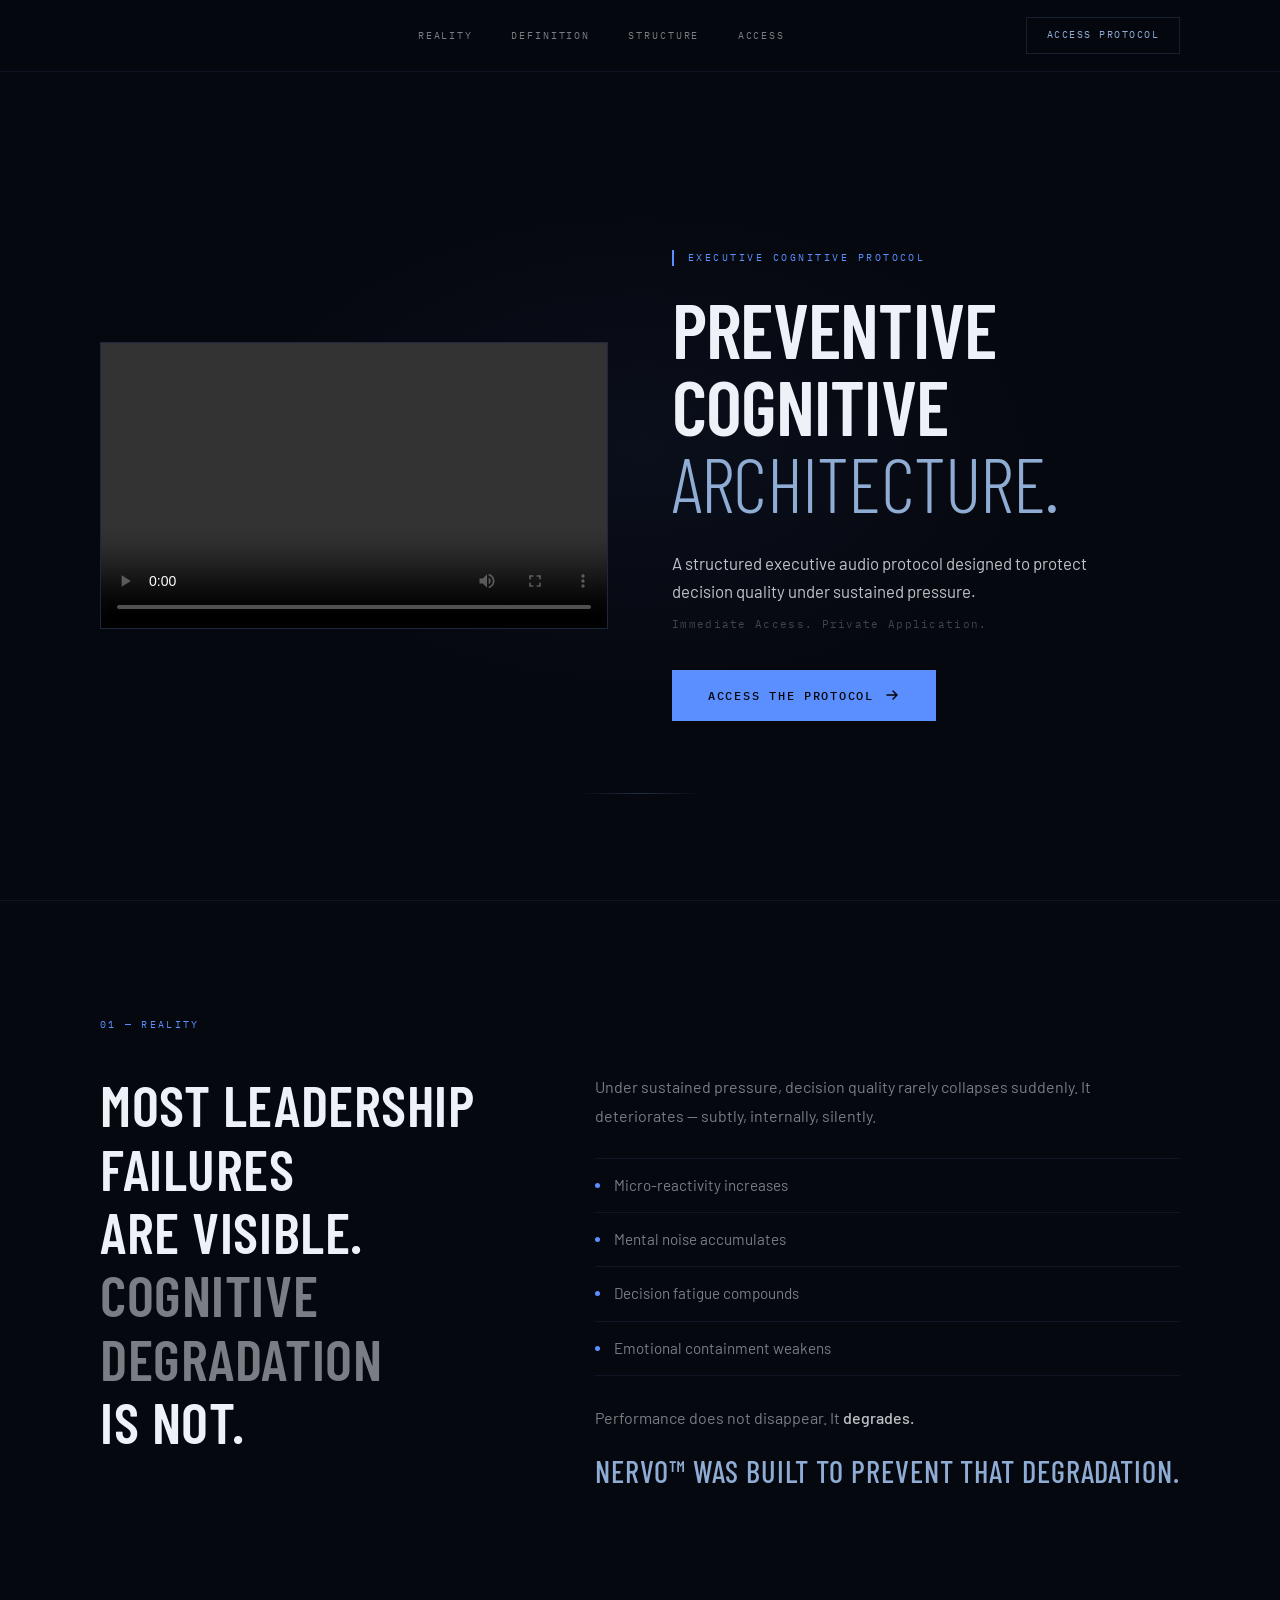
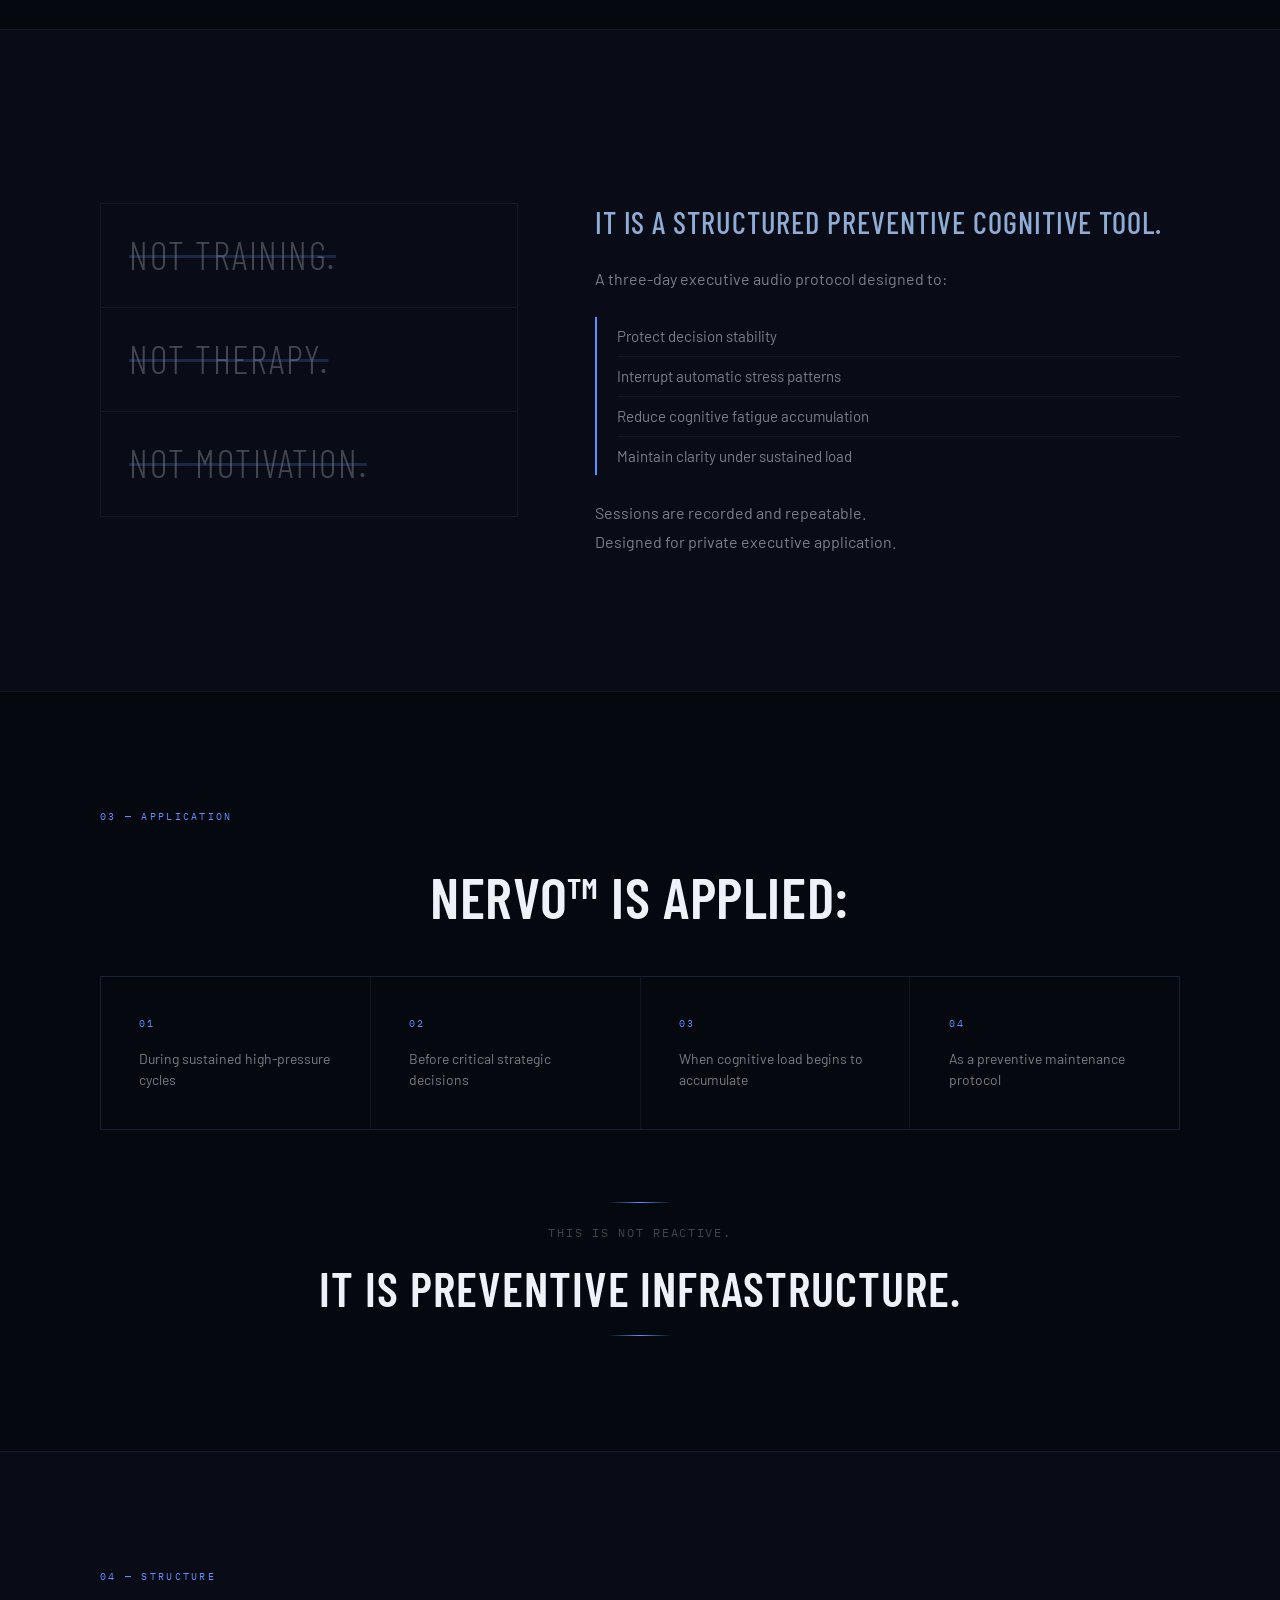
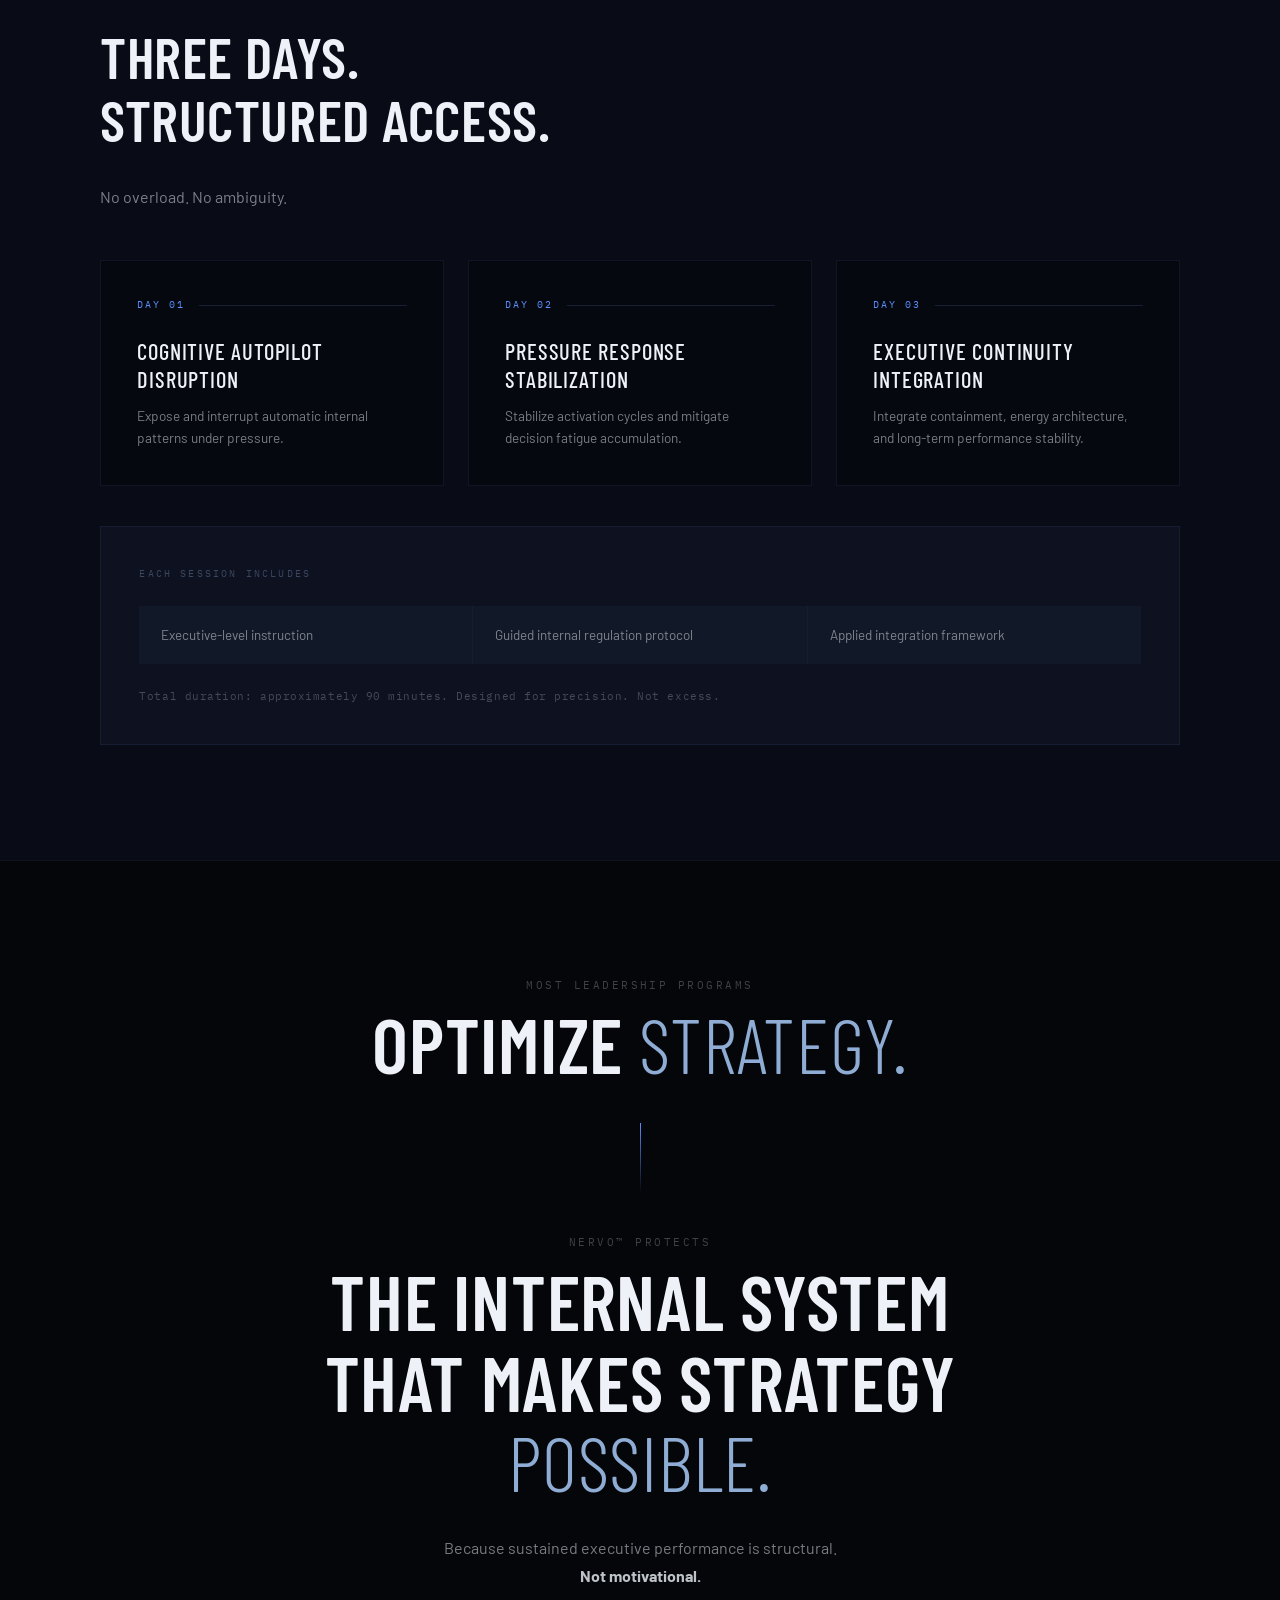
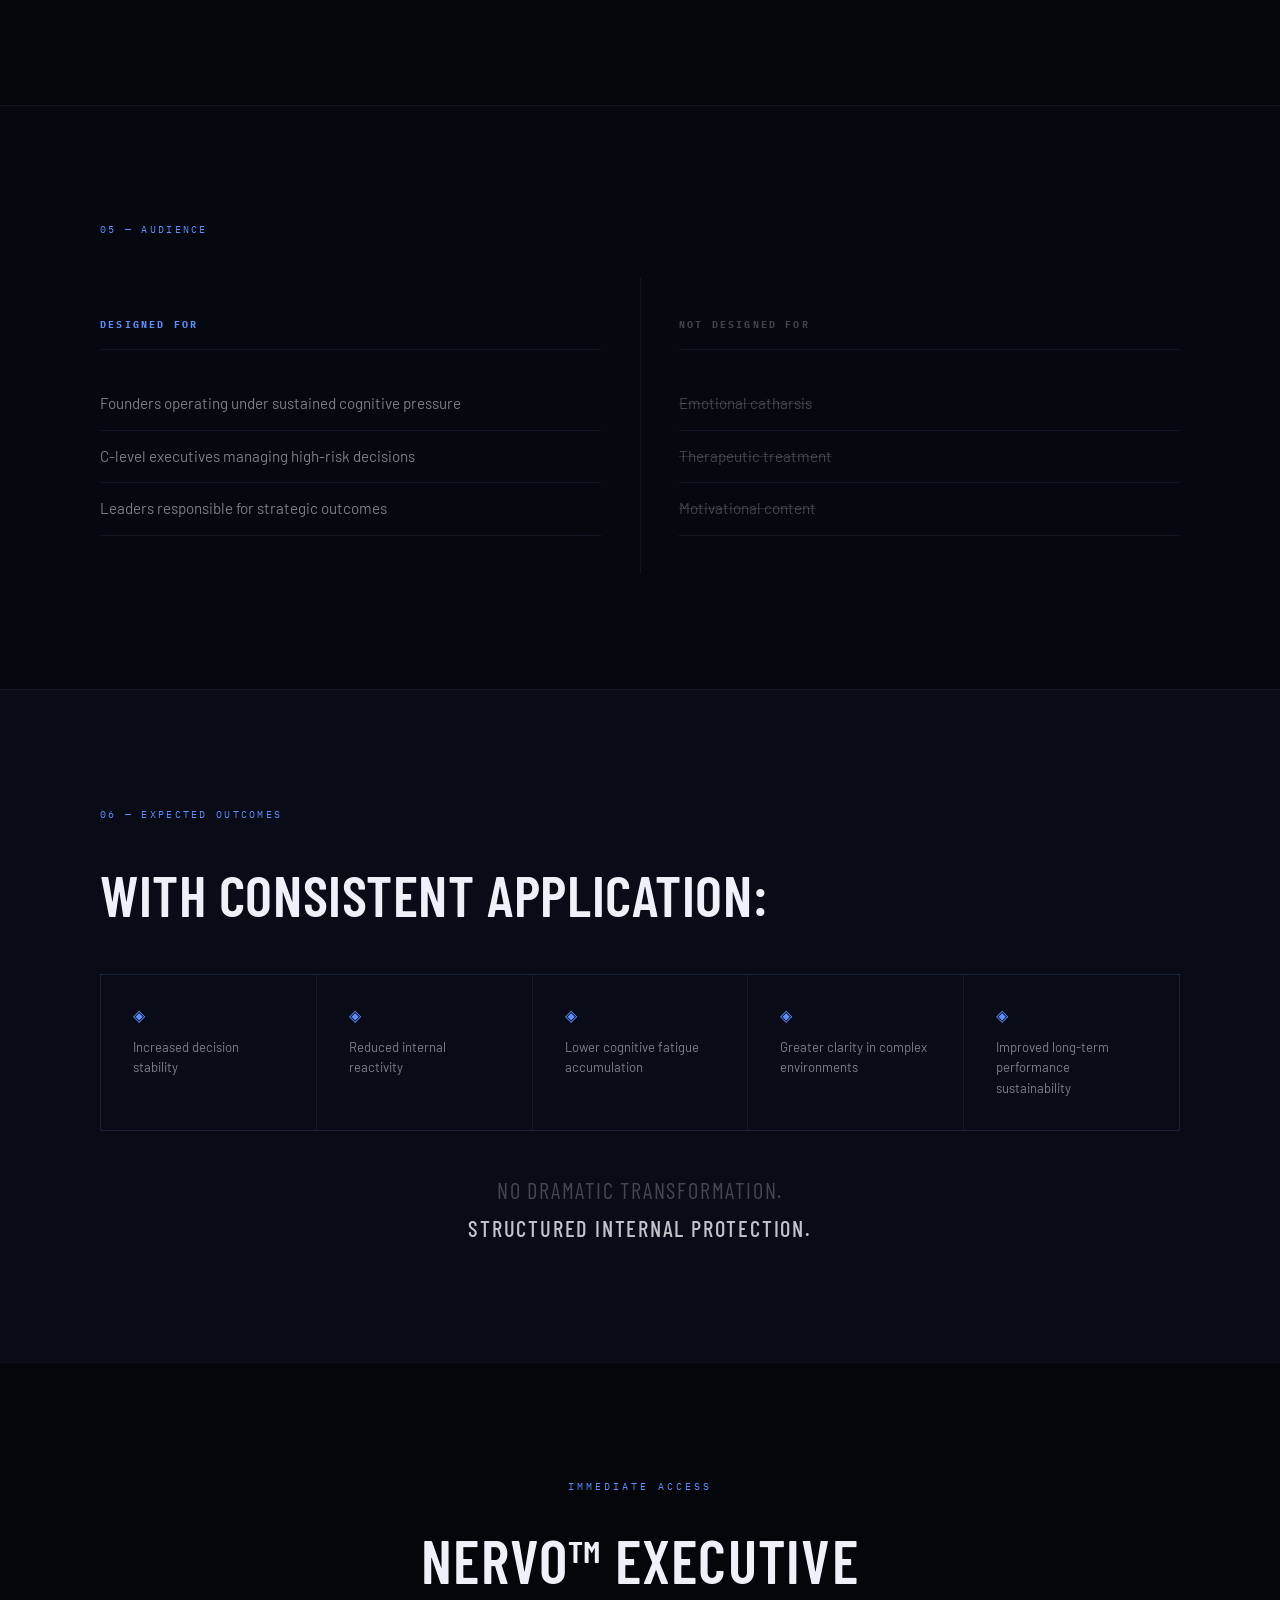
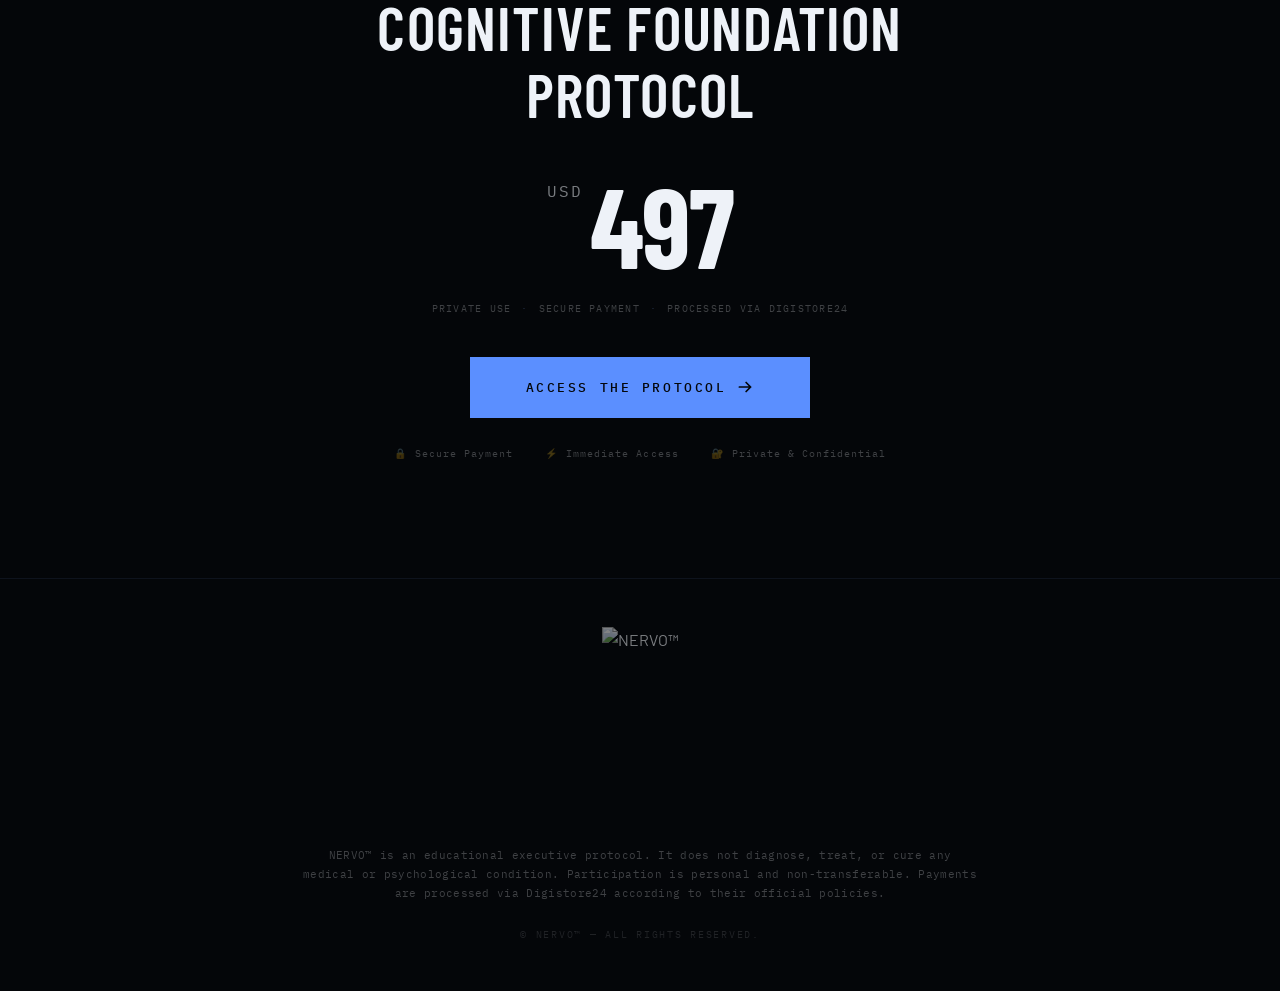
==== commit 8921645f: "Add files via upload" ====
--- a/index.html
+++ b/index.html
@@ -29,38 +29,19 @@
     </div>
   </header>
 
-  <!-- HERO -->
   <section class="hero" id="hero">
     <div class="hero-grid">
 
-      <!-- LEFT: VIDEO -->
       <div class="hero-video-col fade-up">
         <div class="video-wrapper">
-          <!-- Replace src with your actual video embed URL from YouTube/Vimeo -->
-          <!-- Example YouTube: https://www.youtube.com/embed/YOUR_VIDEO_ID?autoplay=0&rel=0 -->
-          <!-- Example Vimeo:   https://player.vimeo.com/video/YOUR_VIDEO_ID -->
-      
-
-          <iframe
-          src="scr/video.mp3.mp4"
-          title="NERVO™ Protocol"
-          frameborder="10"
-          allow="accelerometer; autoplay; clipboard-write; encrypted-media; gyroscope; picture-in-picture"
-          allowfullscreen>
-      </iframe>
-          <!-- UNCOMMENT BELOW AND REPLACE WITH YOUR VIDEO URL:
-          <iframe
-            src="https://www.youtube.com/embed/YOUR_VIDEO_ID?rel=0"
-            title="NERVO™ Protocol"
-            frameborder="0"
-            allow="accelerometer; autoplay; clipboard-write; encrypted-media; gyroscope; picture-in-picture"
-            allowfullscreen>
-          </iframe>
-          -->
-        </div>
-      </div>
-
-      <!-- RIGHT: COPY -->
+
+          <video controls>
+          <source src="scr/video.mp3.mp4" type="video/mp4">
+           Seu navegador não suporta vídeo.
+           </video>
+        </div>
+      </div>
+
       <div class="hero-copy-col">
         <div class="hero-eyebrow fade-up">EXECUTIVE COGNITIVE PROTOCOL</div>
         <h1 class="hero-title fade-up delay-1">
@@ -80,7 +61,6 @@
     <div class="hero-bottom-rule"></div>
   </section>
 
-  <!-- SECTION 01 — REALITY -->
   <section class="section" id="reality">
     <div class="container">
       <div class="section-eyebrow fade-up">01 — Reality</div>
@@ -107,7 +87,6 @@
     </div>
   </section>
 
-  <!-- SECTION 02 — DEFINITION -->
   <section class="section section-alt" id="definition">
     <div class="container">
       <div class="section-eyebrow fade-up">02 — Definition</div>
@@ -134,7 +113,6 @@
     </div>
   </section>
 
-  <!-- SECTION 03 — APPLICATION -->
   <section class="section" id="application">
     <div class="container">
       <div class="section-eyebrow fade-up">03 — Application</div>
@@ -166,7 +144,6 @@
     </div>
   </section>
 
-  <!-- SECTION 04 — STRUCTURE -->
   <section class="section section-alt" id="structure">
     <div class="container">
       <div class="section-eyebrow fade-up">04 — Structure</div>
@@ -212,7 +189,6 @@
     </div>
   </section>
 
-  <!-- SECTION 05 — POSITIONING -->
   <section class="section section-dark" id="positioning">
     <div class="container">
       <div class="positioning-block fade-up">
@@ -226,7 +202,6 @@
     </div>
   </section>
 
-  <!-- SECTION 06 — AUDIENCE -->
   <section class="section" id="audience">
     <div class="container">
       <div class="section-eyebrow fade-up">05 — Audience</div>
@@ -252,7 +227,6 @@
     </div>
   </section>
 
-  <!-- SECTION 07 — OUTCOMES -->
   <section class="section section-alt" id="outcomes">
     <div class="container">
       <div class="section-eyebrow fade-up">06 — Expected Outcomes</div>
@@ -286,7 +260,6 @@
     </div>
   </section>
 
-  <!-- FINAL CTA — ACCESS + PRICE -->
   <section class="section section-cta" id="access">
     <div class="container">
       <div class="cta-block fade-up">
@@ -316,7 +289,6 @@
     </div>
   </section>
 
-  <!-- FOOTER -->
   <footer class="site-footer">
     <div class="container footer-inner">
       <div class="footer-logo">
--- a/styles.css
+++ b/styles.css
@@ -1,9 +1,3 @@
-/* ==========================================
-   NERVO™ v2 — Sales Page
-   Dark tech-executive. Deep navy/black.
-   Steel blue accents matching the logo.
-   ========================================== */
-
 :root {
   --bg:          #06080f;
   --bg-alt:      #090c16;
@@ -36,7 +30,6 @@
   --header-h:    72px;
 }
 
-/* ---- RESET ---- */
 *, *::before, *::after { box-sizing: border-box; margin: 0; padding: 0; }
 html { scroll-behavior: smooth; }
 body {
@@ -51,14 +44,12 @@
 img { max-width: 100%; display: block; }
 a { text-decoration: none; }
 
-/* ---- CONTAINER ---- */
 .container {
   max-width: var(--max);
   margin: 0 auto;
   padding: 0 var(--pad-x);
 }
 
-/* ---- HEADER ---- */
 .site-header {
   position: fixed;
   top: 0; left: 0; right: 0;
@@ -127,7 +118,6 @@
   background: var(--blue-dim);
 }
 
-/* ---- BUTTONS ---- */
 .btn-primary {
   display: inline-flex;
   align-items: center;
@@ -167,7 +157,6 @@
   letter-spacing: 0.2em;
 }
 
-/* ---- HERO ---- */
 .hero {
   min-height: 100vh;
   padding-top: var(--header-h);
@@ -178,7 +167,7 @@
   overflow: hidden;
 }
 
-/* Ambient glow */
+
 .hero::before {
   content: '';
   position: absolute;
@@ -201,7 +190,6 @@
   width: 100%;
 }
 
-/* VIDEO */
 .hero-video-col{
     display: flex;
   align-items: center;
@@ -256,7 +244,6 @@
   padding: 0 20px;
 }
 
-/* HERO COPY */
 .hero-copy-col {
   display: flex;
   flex-direction: column;
@@ -315,7 +302,6 @@
   background: linear-gradient(90deg, transparent, var(--border-hi), transparent);
 }
 
-/* ---- SECTION BASE ---- */
 .section {
   padding: var(--pad-y) 0;
   border-top: 1px solid var(--border);
@@ -324,7 +310,6 @@
 .section-alt { background: var(--bg-alt); }
 .section-dark { background: var(--bg-dark); }
 
-/* ---- EYEBROW ---- */
 .section-eyebrow {
   font-family: var(--font-mono);
   font-size: 0.65rem;
@@ -334,7 +319,6 @@
   margin-bottom: 2.5rem;
 }
 
-/* ---- TITLE ---- */
 .section-title {
   font-family: var(--font-cond);
   font-size: clamp(2rem, 4.5vw, 3.6rem);
@@ -349,7 +333,6 @@
 .section-title.centered { text-align: center; }
 .title-dim { color: var(--white-50); }
 
-/* ---- TWO COL ---- */
 .two-col-layout {
   display: grid;
   grid-template-columns: 5fr 7fr;
@@ -359,7 +342,6 @@
 
 .col-left { position: sticky; top: calc(var(--header-h) + 24px); }
 
-/* ---- TEXT ---- */
 .body-text {
   font-size: clamp(0.88rem, 1.4vw, 1rem);
   color: var(--white-50);
@@ -380,7 +362,6 @@
   margin-bottom: 1.5rem;
 }
 
-/* ---- SIGNAL LIST ---- */
 .signal-list {
   list-style: none;
   margin: 1.75rem 0;
@@ -407,7 +388,6 @@
   flex-shrink: 0;
 }
 
-/* ---- NOT BLOCK ---- */
 .not-block {
   border: 1px solid var(--border);
   overflow: hidden;
@@ -428,7 +408,6 @@
 }
 .not-row:last-child { border-bottom: none; }
 
-/* ---- FEATURE LIST ---- */
 .feature-list {
   list-style: none;
   border-left: 2px solid var(--blue);
@@ -444,7 +423,6 @@
 }
 .feature-list li:last-child { border-bottom: none; }
 
-/* ---- USE GRID ---- */
 .use-grid {
   display: grid;
   grid-template-columns: repeat(4, 1fr);
@@ -492,7 +470,6 @@
   line-height: 1.55;
 }
 
-/* ---- DIVIDER STATEMENT ---- */
 .divider-statement {
   display: flex;
   flex-direction: column;
@@ -526,7 +503,6 @@
   line-height: 1.1 !important;
 }
 
-/* ---- DAYS GRID ---- */
 .days-grid {
   display: grid;
   grid-template-columns: repeat(3, 1fr);
@@ -591,7 +567,6 @@
   line-height: 1.62;
 }
 
-/* SESSION BOX */
 .session-box {
   margin-top: 2.5rem;
   border: 1px solid var(--border);
@@ -631,7 +606,6 @@
   line-height: 1.6;
 }
 
-/* ---- POSITIONING ---- */
 .positioning-block {
   max-width: 820px;
   margin: 0 auto;
@@ -676,7 +650,6 @@
 
 .pos-footer strong { color: var(--white-80); }
 
-/* ---- AUDIENCE ---- */
 .audience-split {
   display: grid;
   grid-template-columns: 1fr 1px 1fr;
@@ -723,7 +696,6 @@
   color: var(--white-25);
 }
 
-/* ---- OUTCOMES ---- */
 .outcomes-grid {
   display: grid;
   grid-template-columns: repeat(5, 1fr);
@@ -774,7 +746,6 @@
   font-weight: 500;
 }
 
-/* ---- CTA SECTION ---- */
 .section-cta {
   background: var(--bg-dark);
   border-top: 1px solid var(--border);
@@ -865,7 +836,6 @@
   color: var(--white-25);
 }
 
-/* ---- FOOTER ---- */
 .site-footer {
   border-top: 1px solid var(--border);
   padding: 48px 0;
@@ -907,7 +877,6 @@
   text-transform: uppercase;
 }
 
-/* ---- SCROLL REVEAL ---- */
 .fade-up {
   opacity: 0;
   transform: translateY(24px);
@@ -921,11 +890,7 @@
 .delay-3 { transition-delay: 0.3s; }
 .delay-4 { transition-delay: 0.45s; }
 
-/* ==========================================
-   RESPONSIVE
-   ========================================== */
-
-/* Tablet */
+
 @media (max-width: 1024px) {
   .outcomes-grid { grid-template-columns: repeat(3, 1fr); }
   .use-grid { grid-template-columns: repeat(2, 1fr); }
@@ -933,7 +898,6 @@
   .col-left { position: relative; top: auto; }
 }
 
-/* Mobile */
 @media (max-width: 768px) {
   :root { --pad-y: 56px; }
 
